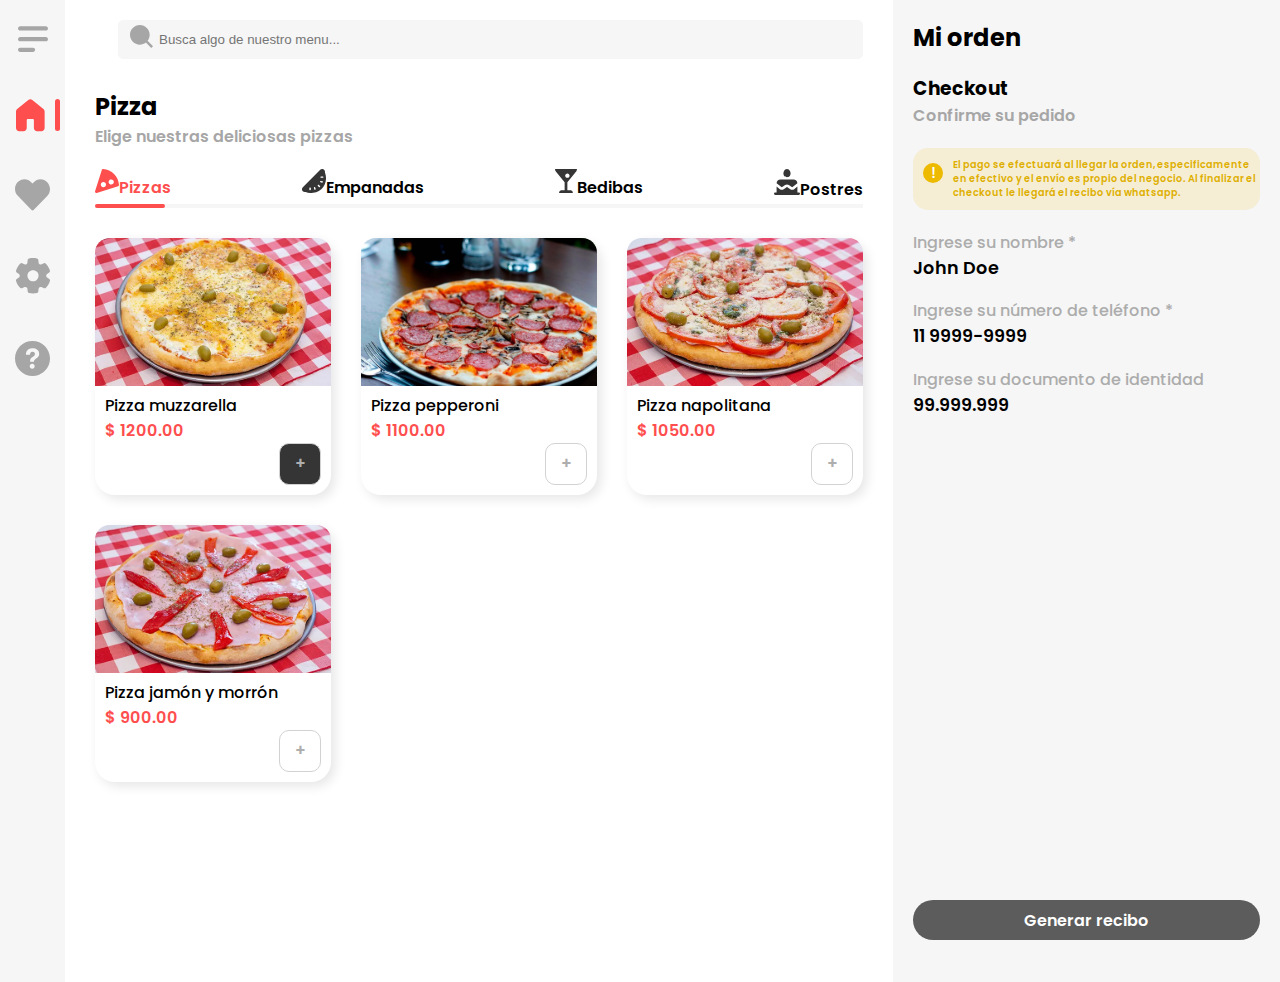
==== lb5/index.html @ 81f9a5ce "lb5" ====
<!DOCTYPE html>
<html lang="en">
<head>
    <meta charset="UTF-8">
    <meta http-equiv="X-UA-Compatible" content="IE=edge">
    <meta name="viewport" content="width=device-width, initial-scale=1.0">
    <title>LB5</title>
    <link rel="stylesheet" href="style.css">
    <link rel="stylesheet" href="fonts.css">
</head>
<body>
    <div class="container">
        <aside class="side-menu">
            <nav class="side-menu__nav">
                <ul>
                    <li><a href=""><img src="./img/menu.svg" alt=""></a></li>
                    <li class="side-menu__nav-selected"><a href=""><img src="./img/home.svg" alt="" ></a><div class="side-menu__nav-rectangle"></div></li>
                    <li><a href=""><img src="./img/heart.svg" alt=""></a></li>
                    <li><a href=""><img src="./img/settings.svg" alt=""></a></li>
                    <li><a href=""><img src="./img/support.svg" alt=""></a></li>
                </ul>
            </nav>
        </aside>
        <main class="main">
            <div class="main__search">
                <a href=""><img src="./img/search.svg" alt=""></a><input type="text" placeholder="Busca algo de nuestro menu...">
            </div>
            <div class="main__title">
                <h2>Pizza</h2>
                <p class="desc">Elige nuestras deliciosas pizzas </p>
            </div>
            <div class="main__categories">
                <ul>
                    <li><a href=""><img src="./img/pizza.svg" alt="i am red"><span class="red-text">Pizzas</span></a>
                    <div class="main__categories-rectangle"></div></li>
                    <li><a href=""><img src="./img/watermelon.svg" alt=""><span>Empanadas</span></a></li>
                    <li><a href=""><img src="./img/drink.svg" alt=""><span>Bedibas</span></a></li>
                    <li><a href=""><img src="./img/cake.svg" alt=""><span>Postres</span></a></li>
                </ul>
                <hr>
            </div>
            <div class="main__select">
                <div class="main__item">
                    <div class="main__img">
                        <img src="./img/muzzarella.svg" alt="">
                    </div>
                    <div class="main__product-info">
                        Pizza muzzarella
                        <span class="red-text main__cost">$ 1200.00</span>
                    </div>
                    <div class="main__btn-black">
                        <a href="">
                            <div>+</div>
                        </a>
                    </div>
                </div>   
                <div class="main__item">
                    <div class="main__img">
                        <img src="./img/pepperoni.svg" alt="">
                    </div>
                    <div class="main__product-info">
                        Pizza pepperoni
                        <span class="red-text main__cost">$ 1100.00</span>
                    </div>
                    <div class="main__btn"><a href="">
                        <a href="">
                            <div>+</div>
                        </a>
                    </div>
                </div>
                <div class="main__item">
                    <div class="main__img">
                        <img src="./img/napolitana.svg" alt="">
                    </div>
                    <div class="main__product-info">
                        Pizza napolitana
                        <span class="red-text main__cost">$ 1050.00</span>
                    </div>
                    <div class="main__btn"><a href="">
                        <a href="">
                            <div>+</div>
                        </a>
                    </div>
                </div>
                <div class="main__item">
                    <div class="main__img">
                        <img src="./img/jamon.svg" alt="">
                    </div>
                    <div class="main__product-info">
                        Pizza jamón y morrón
                        <span class="red-text main__cost">$ 900.00</span>
                    </div>
                    <div class="main__btn">
                        <a href="">
                            <div>+</div>
                        </a>
                    </div>
                </div>
            </div>
            
        </main>
        <section class="order-preview">
            <div class="order-preview__title">
                <h2>Mi orden</h2>
                <h3>Checkout</h3>
                <p class="desc">Confirme su pedido</p>
            </div>
            <div class="order-preview__warning-advice">
                <div class="order-preview__warning-advice-info">
                    <div>!</div> <span> El pago se efectuará al llegar la orden, especificamente
                    en efectivo y el envío es propio del negocio. Al finalizar el
                    checkout le llegará el recibo vía whatsapp.</span>
                </div>
            </div>
            <div class="order-preview__name">
                <div> Ingrese su nombre *</div>
                <p>John Doe</p>
            </div>
            <div class="order-preview__phone-number">
                <div>Ingrese su número de teléfono *</div>
                <p>11 9999-9999</p>
            </div>
            <div class="order-preview__document-id">
                <div>Ingrese su documento de identidad</div>
                <p>99.999.999</p>
            </div>
            <div class="order-preview__btn">
                <a href="">
                    <div>Generar recibo</div>
                </a>
            </div>
        </section>
    </div>
</body>
</html>
---- lb5/style.css ----
body {
  font-family: "Poppins";
  font-weight: 500;
  color: #000;
  margin: 0;
  font-size: 16px;
}

span, ul, p, a {
  font-weight: 600;
}

p.desc {
  color: #A6A6A6;
  margin: 0 0 20px 0;
}

a {
  text-decoration: none;
}

ul {
  list-style: none;
  display: flex;
  flex-flow: column;
}

span.red-text {
  color: #FF4E4E;
}

input {
  font-weight: 400;
  padding-left: 40px;
  width: 100%;
  height: 35px;
  margin-top: 20px;
  outline: none;
  border: 1px solid #F6F6F6;
  border-radius: 5px;
  background-color: #F6F6F6;
}

.container {
  display: flex;
  flex-flow: row;
}

.side-menu {
  background-color: #F6F6F6;
  min-height: 100vh;
}
.side-menu ul {
  padding: 0;
  padding-top: 10px;
  width: 65px;
  align-items: center;
}
.side-menu li {
  padding-bottom: 40px;
}
.side-menu__nav-rectangle {
  background-color: #FF4E4E;
  height: 32px;
  width: 5px;
  border-radius: 4px;
  position: relative;
  left: 30%;
}
.side-menu__nav-selected {
  display: flex;
}
.side-menu__nav-selected img {
  animation: fullcircle 1s linear 0ms infinite;
}

.main {
  padding: 0 30px 200px 30px;
  min-width: 60%;
}
.main__search {
  display: flex;
  justify-content: center;
}
.main__search img {
  position: relative;
  left: 35px;
  top: 25px;
}
.main__title {
  margin-top: 30px;
}
.main__title h2 {
  margin-bottom: 0;
}
.main__categories a {
  color: #000;
}
.main__categories ul {
  flex-flow: row;
  justify-content: space-between;
  padding: 0;
  margin-bottom: 0;
}
.main__categories-rectangle {
  background-color: #FF4E4E;
  position: relative;
  top: 4px;
  width: 70px;
  height: 4px;
  border-radius: 3px;
}
.main hr {
  border: solid 2px #F6F6F6;
  margin: 0;
}
.main__select {
  margin-top: 30px;
  display: grid;
  row-gap: 30px;
  grid-template-columns: 1fr 1fr 1fr;
  -moz-column-gap: 30px;
       column-gap: 30px;
}
.main__item {
  width: 100%;
  background-color: #FFFFFF;
  box-shadow: 4px 4px 12px rgba(0, 0, 0, 0.1);
  padding-bottom: 10px;
  border-radius: 20px;
}
.main__item img {
  width: 100%;
}
.main__product-info {
  display: flex;
  flex-flow: column;
  margin-left: 10px;
}
.main__btn-black div {
  background-color: #353535;
}
.main__btn, .main__btn-black {
  display: flex;
  justify-content: end;
}
.main__btn a, .main__btn-black a {
  color: #AEAEAE;
  width: -moz-fit-content;
  width: fit-content;
  display: block;
  margin-right: 10px;
}
.main__btn a div, .main__btn-black a div {
  border: solid 1px #D2D2D2;
  border-radius: 10px;
  width: 40px;
  height: 40px;
  display: flex;
  justify-content: center;
  align-items: center;
}

.order-preview {
  background-color: #F6F6F6;
  padding: 20px;
  min-width: 25%;
  min-height: 100%;
}
.order-preview__title {
  margin-bottom: 20px;
}
.order-preview__title h2 {
  margin: 0;
}
.order-preview__title h3 {
  margin-bottom: 0px;
}
.order-preview__title span {
  color: #6B6B6B;
  font-weight: 500;
}
.order-preview__warning-advice {
  background-color: rgba(243, 229, 180, 0.5);
  font-size: 0.6rem;
  padding: 10px 0;
  border-radius: 15px;
  margin-bottom: 20px;
}
.order-preview__warning-advice span {
  margin-left: 10px;
  color: #DFAF00;
}
.order-preview__warning-advice-info > div {
  background-color: #EDBA00;
  color: #fff;
  border-radius: 50%;
  min-width: 20px;
  height: 20px;
  margin-left: 10px;
  display: flex;
  justify-content: center;
  align-items: center;
  margin-top: 5px;
  font-size: 1rem;
}
.order-preview__warning-advice-info {
  display: flex;
  flex-flow: row;
  justify-content: space-between;
}
.order-preview__name div, .order-preview__phone-number div, .order-preview__document-id div {
  color: #ACACAC;
}
.order-preview__name p, .order-preview__phone-number p, .order-preview__document-id p {
  margin-top: 0;
  font-size: 1.1rem;
}
.order-preview__btn {
  position: sticky;
  top: 100%;
}
.order-preview__btn div {
  background-color: #5C5C5C;
  height: 40px;
  width: 100%;
  border-radius: 20px;
  display: flex;
  align-items: center;
  justify-content: center;
}
.order-preview__btn a {
  color: #FFFFFF;
}

@keyframes fullcircle {
  0% {
    rotate: 0deg;
  }
  100% {
    rotate: 360deg;
  }
}
@media only screen and (max-width: 768px) {
  body {
    font-size: 20px;
    background-color: #F6F6F6;
  }
  p.desc {
    font-size: 20px;
  }
  .container {
    flex-flow: column;
    padding: 20px 40px;
  }
  .side-menu {
    z-index: 1;
    min-height: 0;
    width: -moz-fit-content;
    width: fit-content;
    height: 80px;
  }
  .side-menu :not(:first-child) {
    display: none;
  }
  .side-menu img {
    width: 40px;
    animation: fullcircle 1s ease-in-out 0ms infinite;
  }
  .side-menu ul {
    align-items: start;
  }
  .main {
    padding: 0;
    position: relative;
    bottom: 55px;
  }
  .main h2 {
    font-size: 30px;
  }
  .main p {
    font-size: 20px;
  }
  .main input {
    display: none;
  }
  .main__categories img[alt="i am red"] {
    width: 0;
    background-image: url(./img/whitepizza.svg);
    background-repeat: no-repeat;
    background-position: center;
    background-color: #FF4E4E;
    padding: 32px;
  }
  .main__categories img {
    background-color: #E8E8E8;
    padding: 20px;
    border-radius: 15px;
  }
  .main__categories span, .main__categories div, .main__categories hr {
    display: none;
  }
  .main__search {
    justify-content: end;
  }
  .main__search img {
    width: 40px;
    position: initial;
  }
  .main__select {
    grid-template-columns: 1fr 1fr;
  }
  .main__btn a, .main__btn-black a {
    font-size: 25px;
  }
  .main__btn a div, .main__btn-black a div {
    width: 60px;
    height: 60px;
  }
  .order-preview {
    min-height: 1000px;
  }
  .order-preview h2 {
    display: none;
  }
  .order-preview__btn div {
    height: 60px;
    border-radius: 40px;
  }
}/*# sourceMappingURL=style.css.map */
---- lb5/fonts.css ----
@import url('https://fonts.googleapis.com/css2?family=Poppins:wght@400;500;600;700&family=Roboto+Condensed:ital,wght@0,300;0,400;0,700;1,300;1,400;1,700&family=Roboto:ital,wght@0,100;0,300;0,400;0,500;0,700;0,900;1,100;1,300;1,400;1,500;1,700;1,900&display=swap');
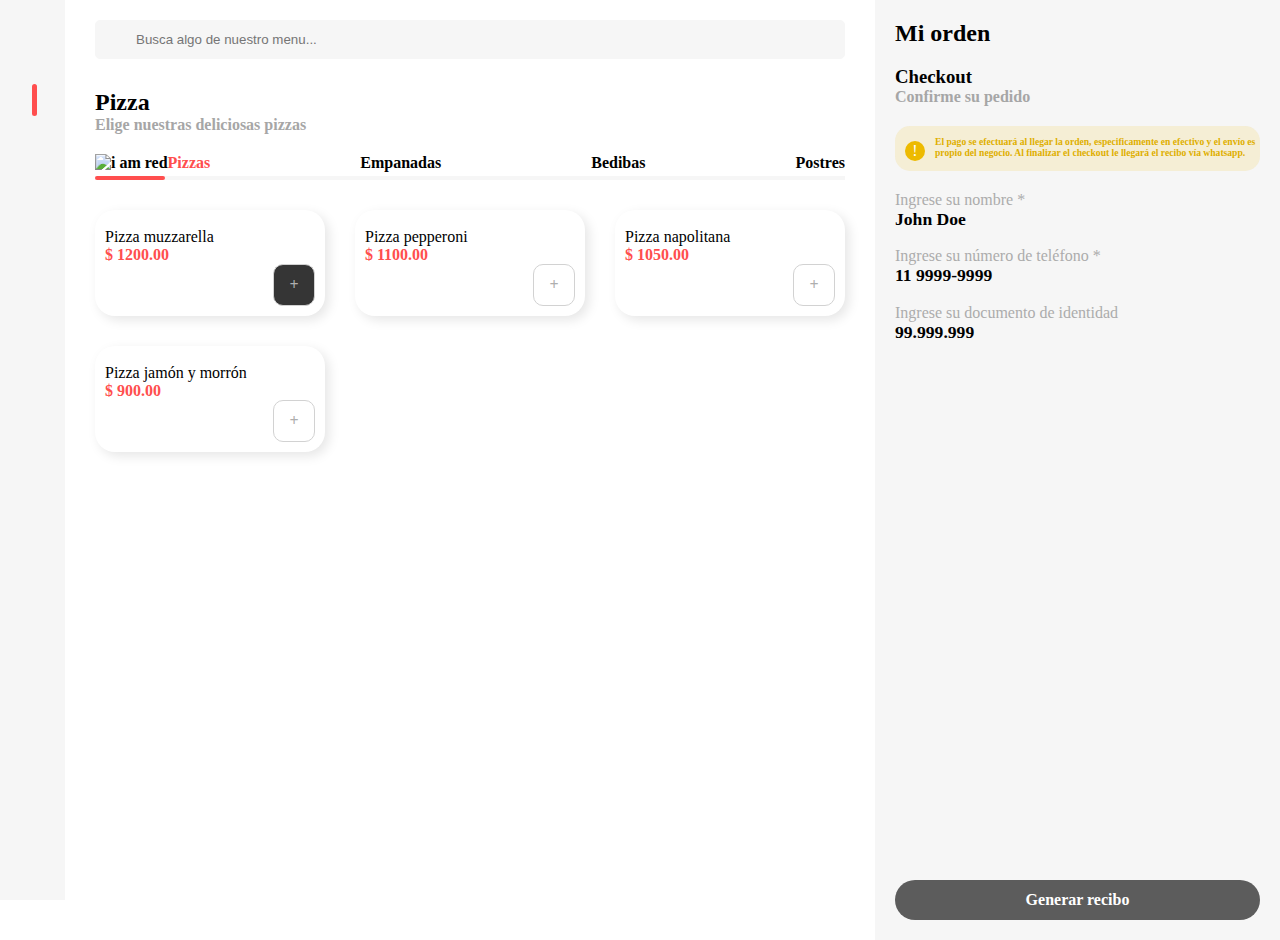
==== commit 2ee6fdd0: "grid fix" ====
--- a/lb5/style.css
+++ b/lb5/style.css
@@ -42,8 +42,8 @@
 }
 
 .container {
-  display: flex;
-  flex-flow: row;
+  display: grid;
+  grid-template-columns: 1fr 14fr 7fr;
 }
 
 .side-menu {
@@ -250,8 +250,8 @@
     font-size: 20px;
   }
   .container {
-    flex-flow: column;
-    padding: 20px 40px;
+    grid-template-columns: 1fr;
+    padding: 20px 35px;
   }
   .side-menu {
     z-index: 1;
